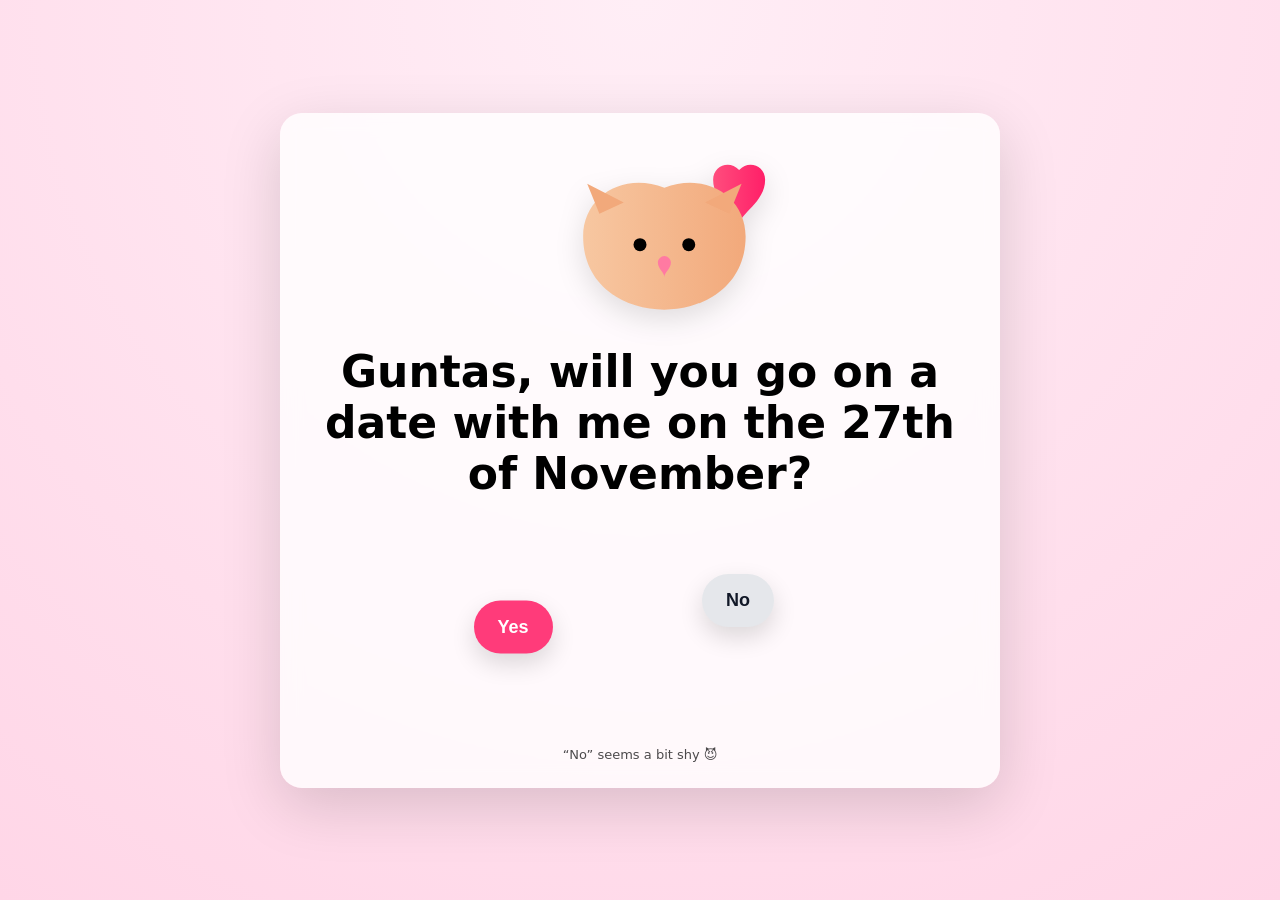
==== guntas/index.html @ 3967b028 "Add Guntas page for 27 November evening time slots Ask her out, then offer 8, 9, 10, and 11 PM.  Co-" ====
<!DOCTYPE html>
<html lang="en">
<head>
  <meta charset="UTF-8" />
  <meta name="viewport" content="width=device-width, initial-scale=1, viewport-fit=cover" />
  <title></title>
  <link rel="stylesheet" href="../assets/style.css" />
  <script src="https://cdn.jsdelivr.net/npm/canvas-confetti@1.9.3/dist/confetti.browser.min.js"></script>
</head>
<body>
  <canvas id="confettiCanvas"></canvas>

  <main class="card">
    <div id="askScreen">
      <svg class="art" viewBox="0 0 320 240" xmlns="http://www.w3.org/2000/svg" aria-hidden="true">
        <defs>
          <linearGradient id="fur" x1="0" x2="1">
            <stop offset="0" stop-color="#f7c7a1"/>
            <stop offset="1" stop-color="#f2a97b"/>
          </linearGradient>
          <linearGradient id="heart" x1="0" x2="1">
            <stop offset="0" stop-color="#ff4d7d"/>
            <stop offset="1" stop-color="#ff1f68"/>
          </linearGradient>
        </defs>
        <path d="M250 50 C250 33 270 25 282 38 C294 25 314 33 314 50 C314 78 282 92 282 106 C282 92 250 78 250 50Z" fill="url(#heart)"/>
        <path d="M90 120 C90 70 140 40 190 60 C240 40 290 70 290 120 C290 180 240 210 190 210 C140 210 90 180 90 120Z" fill="url(#fur)"/>
        <path d="M110 92 L95 55 L140 78 Z" fill="#f2a97b"/>
        <path d="M270 92 L285 55 L240 78 Z" fill="#f2a97b"/>
        <circle cx="160" cy="130" r="8"/>
        <circle cx="220" cy="130" r="8"/>
        <path d="M190 144 C186 144 182 148 182 152 C182 160 190 164 190 170 C190 164 198 160 198 152 C198 148 194 144 190 144Z" fill="#ff7aa2"/>
      </svg>

      <h1 id="askTitle"></h1>
      <p class="ask-sub" id="askSub" hidden></p>

      <section class="button-zone" id="zone">
        <button id="yesBtn">Yes</button>
        <div class="no-btn-shell" id="noBtnShell">
          <button id="noBtn">No</button>
        </div>
      </section>

      <div class="hint" id="hint">“No” seems a bit shy 😈</div>
    </div>

    <section class="step-screen" id="dateScreen">
      <h2 id="pickerTitle">Next Week</h2>
      <p class="step-sub" id="pickerSub">When are you free?</p>
      <p class="picker-note" id="pickerNote" hidden></p>
      <div class="choice-zone">
        <button class="choice-btn" type="button" data-day="Wednesday">Wednesday</button>
        <button class="choice-btn" type="button" data-day="Thursday">Thursday</button>
        <button class="choice-btn" type="button" data-day="Friday">Friday</button>
        <button class="choice-btn other-option" type="button" data-day="Other">Other</button>
      </div>
      <div class="custom-time-row" id="customTimeRow" hidden>
        <p class="custom-time-caption" id="customTimeCaption" hidden>or pick another time</p>
        <span class="custom-time-label" id="customTimeLabel" hidden>See thats me making adjustments</span>
        <svg class="scribble-arrow scribble-arrow-horizontal" viewBox="0 0 92 36" xmlns="http://www.w3.org/2000/svg" aria-hidden="true" hidden>
          <path
            d="M4 22 C12 8, 18 30, 28 16 C36 6, 42 28, 54 18 C62 11, 70 22, 78 17"
            fill="none"
            stroke="#111827"
            stroke-width="2.2"
            stroke-linecap="round"
            stroke-linejoin="round"
          />
          <path
            d="M68 8 L82 16 L66 26"
            fill="none"
            stroke="#111827"
            stroke-width="2.2"
            stroke-linecap="round"
            stroke-linejoin="round"
          />
        </svg>
        <svg class="scribble-arrow scribble-arrow-vertical" viewBox="0 0 36 72" xmlns="http://www.w3.org/2000/svg" aria-hidden="true" hidden>
          <path
            d="M18 4 C24 12, 12 18, 18 26 C24 34, 12 40, 18 48 C24 56, 14 60, 18 64"
            fill="none"
            stroke="#111827"
            stroke-width="2.2"
            stroke-linecap="round"
            stroke-linejoin="round"
          />
          <path
            d="M12 56 L18 68 L24 56"
            fill="none"
            stroke="#111827"
            stroke-width="2.2"
            stroke-linecap="round"
            stroke-linejoin="round"
          />
        </svg>
        <select id="customTimeSelect" class="custom-time-select" aria-label="Choose your own time">
          <option value="">Pick a time</option>
        </select>
      </div>
    </section>

    <section class="step-screen" id="venueScreen">
      <h2>Venue to follow soon</h2>
      <p class="step-sub" id="venueSub">Can't wait — details coming your way! ✨</p>
      <img
        class="step-gif"
        src="https://media.giphy.com/media/3o7abKhOpu0NwenH3O/giphy.gif"
        alt="Excited for the date"
      />
    </section>
  </main>

  <script>window.PERSON = {
  "name": "Guntas",
  "slug": "guntas",
  "askTitle": "Guntas, will you go on a date with me on the 27th of November?",
  "picker": "slots",
  "dateLabel": "27 November",
  "pickerTitle": "27 November",
  "pickerSub": "Which time works?",
  "choices": [
    "8 PM",
    "9 PM",
    "10 PM",
    "11 PM"
  ],
  "venueTitle": "Venue to follow soon",
  "venueMessage": "Can't wait for 27 November at {time}! Venue details coming your way ✨",
  "yesMessage": "Guntas said yes to a date on 27 November!",
  "yesSubject": "Guntas said yes! 🎉"
};</script>
  <script src="../assets/app.js"></script>
</body>
</html>
---- assets/style.css ----
:root {
  --bg1: #ffd6e7;
  --bg2: #ffeef6;
  --card: #ffffffcc;
  --yes: #ff3b7a;
  --yesHover: #ff1f68;
}

* { box-sizing: border-box; }

body {
  margin: 0;
  min-height: 100svh;
  display: grid;
  place-items: center;
  background: radial-gradient(circle at top, var(--bg2), var(--bg1));
  font-family: system-ui, sans-serif;
  overflow-x: hidden;
  overflow-y: auto;
  padding: 16px;
}

#confettiCanvas {
  position: fixed;
  inset: 0;
  width: 100vw;
  height: 100vh;
  pointer-events: none;
  z-index: 9999;
}

.card {
  width: min(720px, 92vw);
  padding: 26px 22px;
  background: var(--card);
  backdrop-filter: blur(10px);
  border-radius: 22px;
  text-align: center;
  box-shadow: 0 18px 60px rgba(0,0,0,.15);
}

.art {
  width: min(260px, 80vw);
  margin: 0 auto 10px;
  display: block;
  filter: drop-shadow(0 10px 14px rgba(0,0,0,.12));
}

h1 {
  font-size: clamp(26px, 4vw, 44px);
  margin: 12px 0 18px;
}

.ask-sub {
  margin: -8px 0 18px;
  font-size: 16px;
  opacity: 0.78;
  line-height: 1.4;
}

.picker-note {
  margin: -8px auto 18px;
  max-width: 28rem;
  font-size: 15px;
  line-height: 1.45;
  opacity: 0.82;
}

.button-zone {
  position: relative;
  width: min(520px, 92%);
  height: clamp(180px, 32vw, 220px);
  margin: 0 auto;
  touch-action: none;
}

button {
  position: absolute;
  top: 50%;
  transform: translateY(-50%);
  padding: 16px 24px;
  font-size: 18px;
  font-weight: 800;
  border-radius: 999px;
  border: none;
  cursor: pointer;
  box-shadow: 0 10px 24px rgba(0,0,0,.14);
  user-select: none;
  -webkit-tap-highlight-color: transparent;
  touch-action: none;
  transition: transform .12s ease, background .12s ease;
}

#noBtn {
  position: relative;
  top: auto;
  left: auto;
  background: #e5e7eb;
  color: #111827;
  transition: background .12s ease;
  animation: noFloat 1.6s ease-in-out infinite;
  will-change: transform;
}

#yesBtn {
  left: 18%;
  background: var(--yes);
  color: #fff;
  z-index: 3;
}
#yesBtn:hover { background: var(--yesHover); }

.no-btn-shell {
  position: absolute;
  top: 50%;
  left: 62%;
  transform: translateY(-50%);
  z-index: 1;
}

@keyframes noFloat {
  0%, 100% {
    transform: translate3d(0, 0, 0) rotate(-3deg);
  }
  25% {
    transform: translate3d(14px, -16px, 0) rotate(4deg);
  }
  50% {
    transform: translate3d(8px, -10px, 0) rotate(-2deg);
  }
  75% {
    transform: translate3d(18px, -20px, 0) rotate(3deg);
  }
}

@media (pointer: coarse) {
  button {
    padding: 18px 28px;
    font-size: 20px;
  }
}

.hint {
  margin-top: 10px;
  font-size: 13px;
  opacity: .7;
}

.step-screen {
  display: none;
  margin-top: 8px;
}

.step-screen.active {
  display: block;
  animation: stepFade .4s ease;
}

.step-screen h2 {
  font-size: clamp(28px, 4.5vw, 42px);
  margin: 8px 0 6px;
}

.step-sub {
  margin: 0 0 20px;
  font-size: 16px;
  opacity: 0.75;
}

.choice-zone {
  display: flex;
  flex-direction: column;
  gap: 14px;
  width: min(320px, 88%);
  margin: 0 auto;
}

.choice-btn {
  position: relative;
  top: auto;
  left: auto;
  transform: none;
  width: 100%;
  padding: 18px 24px;
  font-size: 20px;
  background: var(--yes);
  color: #fff;
  animation: choicePulse 2.4s ease-in-out infinite;
}

.choice-btn:nth-child(2) { animation-delay: 0.2s; }
.choice-btn:nth-child(3) { animation-delay: 0.4s; }
.choice-btn:nth-child(4) { animation-delay: 0.6s; }

.choice-btn:hover {
  background: var(--yesHover);
}

.choice-btn.other-option {
  background: #e5e7eb;
  color: #111827;
  animation: choicePulse 2.4s ease-in-out infinite;
}

.choice-btn.other-option:hover {
  background: #d1d5db;
}

.custom-time-row {
  display: flex;
  align-items: center;
  justify-content: center;
  gap: 8px;
  width: min(520px, 94%);
  margin: 18px auto 0;
  text-align: left;
}

.custom-time-caption {
  display: none;
  width: 100%;
  margin: 0 0 10px;
  font-size: 15px;
  font-weight: 600;
  opacity: 0.82;
  text-align: center;
}

.custom-time-caption:not([hidden]) {
  display: block;
}

.custom-time-row:has(.custom-time-caption:not([hidden])) {
  flex-direction: column;
  align-items: stretch;
  text-align: center;
}

.custom-time-label {
  flex: 1 1 auto;
  font-size: 15px;
  font-weight: 600;
  line-height: 1.3;
  opacity: 0.88;
}

.scribble-arrow {
  flex: 0 0 auto;
  overflow: visible;
}

.scribble-arrow[hidden],
.custom-time-label[hidden] {
  display: none !important;
}

.custom-time-row:has(.custom-time-caption:not([hidden])) .scribble-arrow-horizontal {
  display: none !important;
}

.scribble-arrow-horizontal {
  width: 72px;
  height: 28px;
}

.scribble-arrow-vertical {
  width: 28px;
  height: 54px;
  margin: 2px auto 8px;
}

.custom-time-select {
  flex: 0 0 auto;
  min-width: 8.5rem;
  appearance: none;
  padding: 12px 36px 12px 14px;
  font-size: 16px;
  font-weight: 700;
  border: none;
  border-radius: 999px;
  background: #e5e7eb url("data:image/svg+xml,%3Csvg xmlns='http://www.w3.org/2000/svg' width='12' height='8' viewBox='0 0 12 8'%3E%3Cpath fill='%23111827' d='M1 1l5 5 5-5'/%3E%3C/svg%3E") no-repeat right 14px center;
  color: #111827;
  box-shadow: 0 10px 24px rgba(0,0,0,.14);
  cursor: pointer;
}

.custom-time-select:focus {
  outline: 2px solid var(--yes);
  outline-offset: 2px;
}

@media (max-width: 420px) {
  .custom-time-row {
    flex-direction: column;
    align-items: stretch;
    text-align: center;
  }

  .scribble-arrow-horizontal {
    width: 56px;
    height: 24px;
    margin: 0 auto;
  }

  .scribble-arrow-vertical {
    width: 28px;
    height: 48px;
    margin: 2px auto 8px;
  }

  .custom-time-select {
    width: 100%;
  }
}

.step-gif {
  width: min(340px, 90vw);
  margin: 12px auto 0;
  display: block;
  border-radius: 16px;
}

@keyframes stepFade {
  from { opacity: 0; }
  to { opacity: 1; }
}

@keyframes choicePulse {
  0%, 100% { transform: translateY(0); }
  50% { transform: translateY(-4px); }
}

@keyframes pop {
  from { transform: scale(.96); opacity: 0; }
  to { transform: scale(1); opacity: 1; }
}
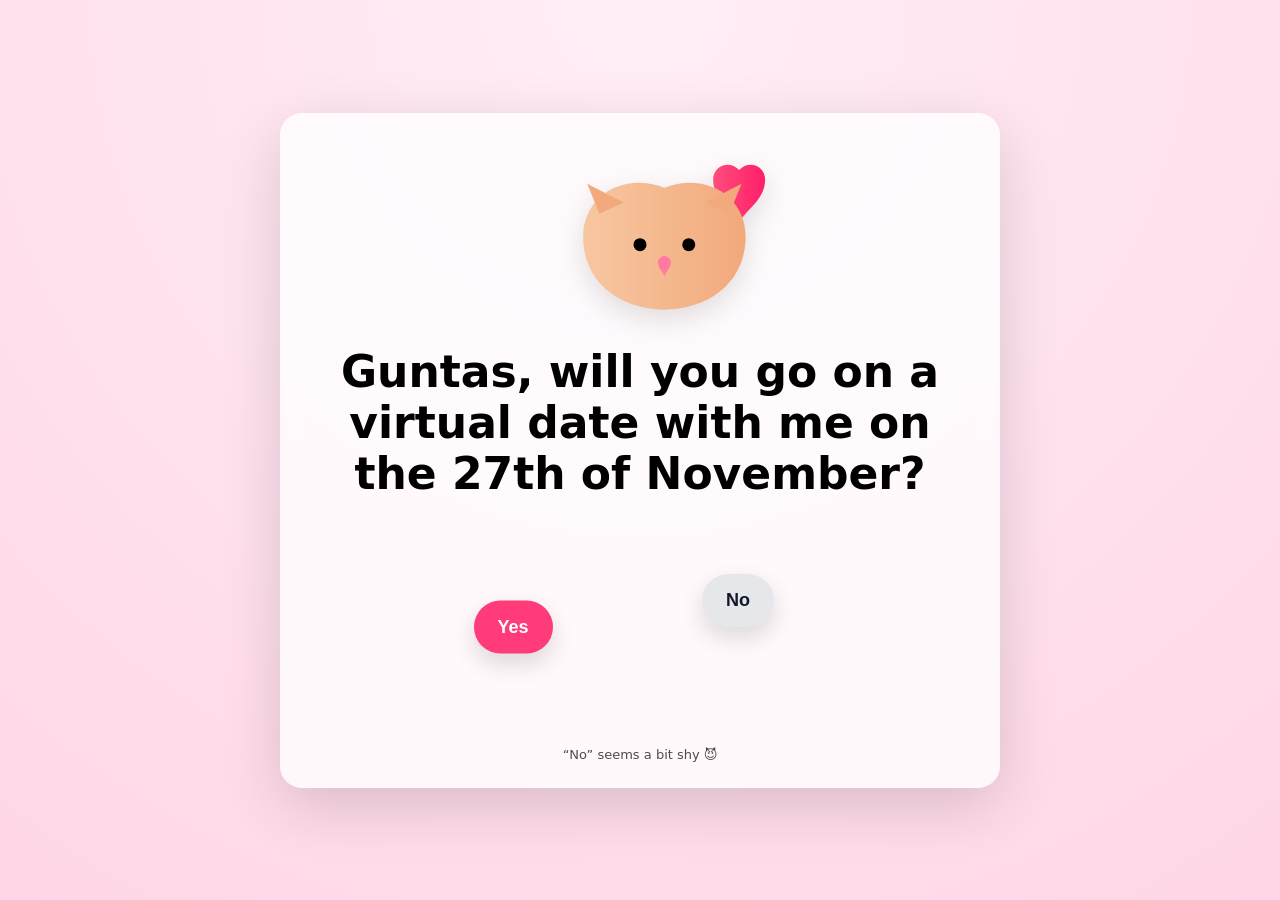
==== commit 43e489f0: "Ask Guntas on a virtual date instead of an in-person one Update the invite and confirmation copy for" ====
--- a/guntas/index.html
+++ b/guntas/index.html
@@ -114,7 +114,7 @@
   <script>window.PERSON = {
   "name": "Guntas",
   "slug": "guntas",
-  "askTitle": "Guntas, will you go on a date with me on the 27th of November?",
+  "askTitle": "Guntas, will you go on a virtual date with me on the 27th of November?",
   "picker": "slots",
   "dateLabel": "27 November",
   "pickerTitle": "27 November",
@@ -125,9 +125,9 @@
     "10 PM",
     "11 PM"
   ],
-  "venueTitle": "Venue to follow soon",
-  "venueMessage": "Can't wait for 27 November at {time}! Venue details coming your way ✨",
-  "yesMessage": "Guntas said yes to a date on 27 November!",
+  "venueTitle": "Link to follow soon",
+  "venueMessage": "Can't wait for our virtual date on 27 November at {time}! I'll send the link ✨",
+  "yesMessage": "Guntas said yes to a virtual date on 27 November!",
   "yesSubject": "Guntas said yes! 🎉"
 };</script>
   <script src="../assets/app.js"></script>
